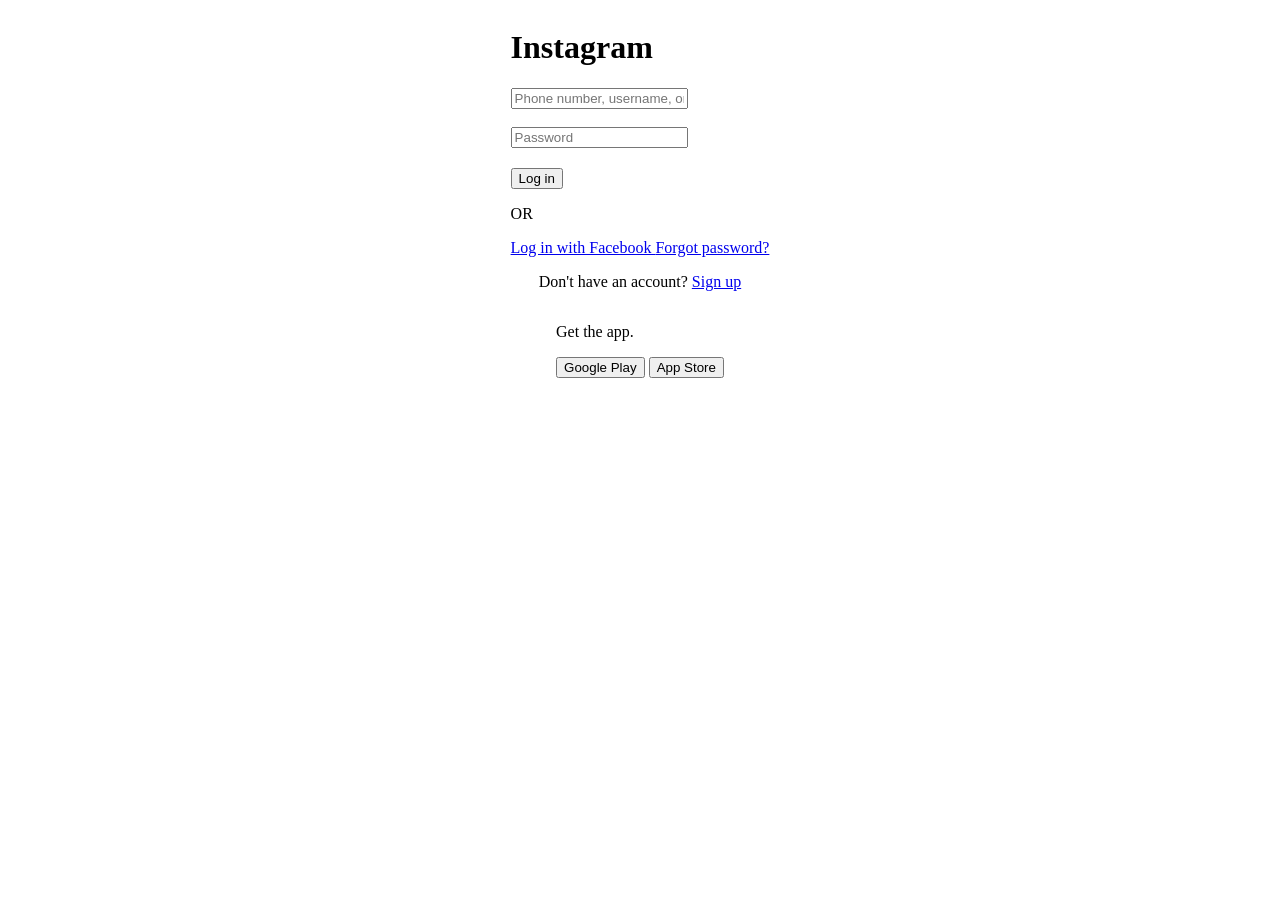
==== project2/insta_loginpage.html @ b12fbe92 "day 2" ====
<!DOCTYPE html>
<html lang="en">

<head>
    <meta charset="UTF-8">
    <meta name="viewport" content="width=device-width, initial-scale=1.0">

    <title>Instagram Login</title>

    <link rel="stylesheet" href="insta.css">
</head>

<body>

    <div class="login-container">


        <div class="login-box">

            <h1>Instagram</h1>

            <form>

                <input type="text" placeholder="Phone number, username, or email">
                <br><br>
                <input type="password" placeholder="Password">
<br>
                <button class="login-btn" type="submit">Log in</button>

            </form>

            <div class="or">
                <span></span>
                <p>OR</p>
                <span></span>
            </div>

            <a href="../project1/facebook_loginpage.html" class="facebook-login">
                Log in with Facebook
            </a>

            <a href="#" class="forgot">
                Forgot password?
            </a>

        </div>

     
        <div class="signup-box">

            <p>
                Don't have an account?
                <a href="#">Sign up</a>
            </p>

        </div>


        <div class="get-app">

            <p>Get the app.</p>

            <div class="app-buttons">
                <button>Google Play</button>
                <button>App Store</button>
            </div>

        </div>

    </div>

</body>

</html>
---- project2/insta.css ----
.login-container{
    display: flex;
    flex-direction: column;
    align-items: center;
    align-content: center;

}
.login-box{
    border: 1px;
   
}
.login-btn{
    margin-top: 20px;
}
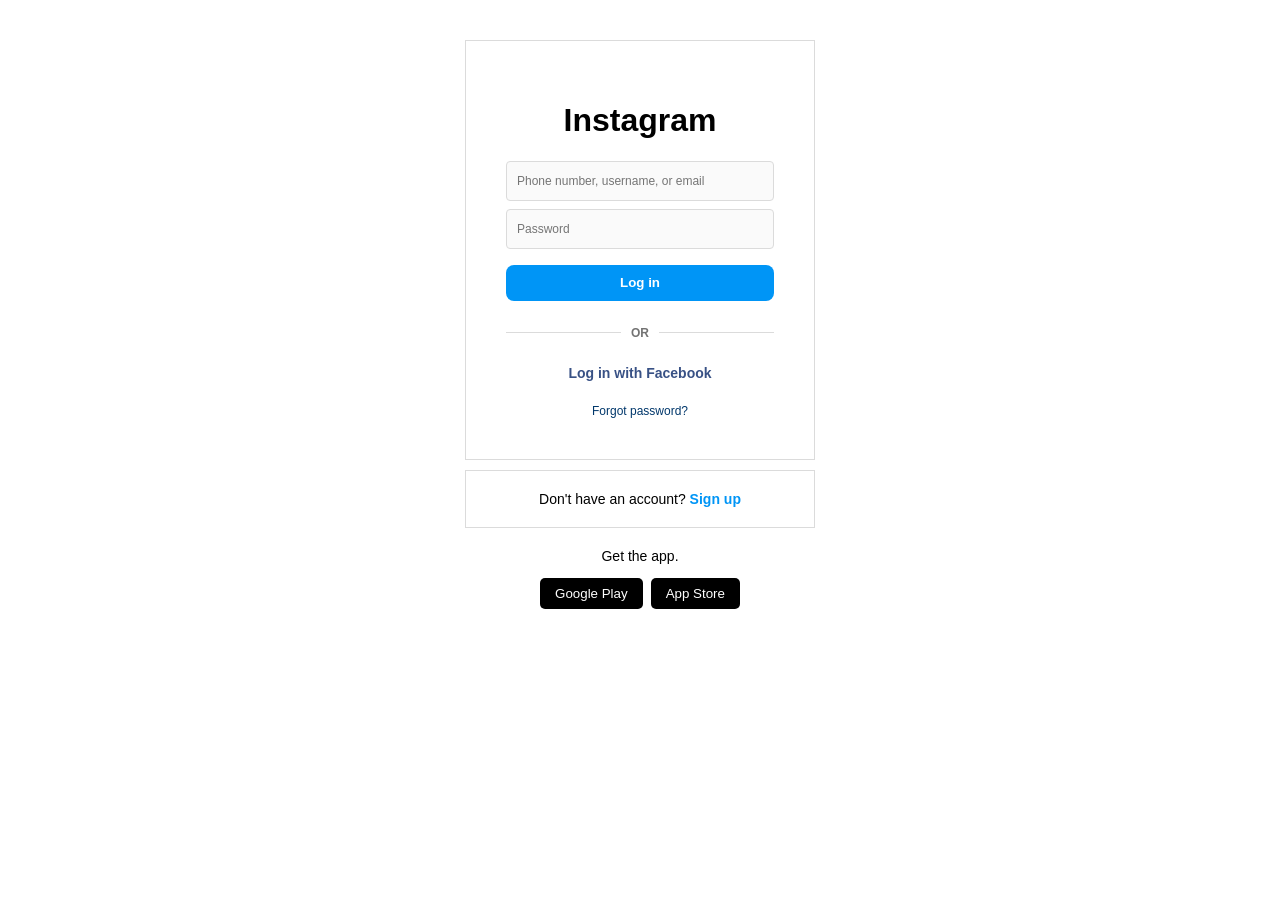
==== commit e852bc8e: "day 3" ====
--- a/project2/insta_loginpage.html
+++ b/project2/insta_loginpage.html
@@ -2,67 +2,79 @@
 <html lang="en">
 
 <head>
+
     <meta charset="UTF-8">
     <meta name="viewport" content="width=device-width, initial-scale=1.0">
 
     <title>Instagram Login</title>
 
     <link rel="stylesheet" href="insta.css">
+
 </head>
 
 <body>
 
-    <div class="login-container">
+    <div class="container">
 
-
+        <!-- Login Box -->
         <div class="login-box">
 
-            <h1>Instagram</h1>
+            <h1 class="logo">Instagram</h1>
 
-            <form>
+            <input class="input-box" type="text" placeholder="Phone number, username, or email">
 
-                <input type="text" placeholder="Phone number, username, or email">
-                <br><br>
-                <input type="password" placeholder="Password">
-<br>
-                <button class="login-btn" type="submit">Log in</button>
+            <input class="input-box" type="password" placeholder="Password">
 
-            </form>
+            <button class="login-btn">
+                Log in
+            </button>
 
+            <!-- OR -->
             <div class="or">
-                <span></span>
-                <p>OR</p>
-                <span></span>
+
+                <div class="line"></div>
+
+                <span class="or-text">OR</span>
+
+                <div class="line"></div>
+
             </div>
 
-            <a href="../project1/facebook_loginpage.html" class="facebook-login">
+            <!-- Facebook -->
+            <a href="../project1/facebook_loginpage.html" class="facebook">
                 Log in with Facebook
             </a>
 
+            <!-- Forgot password -->
             <a href="#" class="forgot">
                 Forgot password?
             </a>
 
         </div>
 
-     
+
+        <!-- Signup -->
         <div class="signup-box">
 
-            <p>
-                Don't have an account?
-                <a href="#">Sign up</a>
-            </p>
+            Don't have an account?
+            <a href="#" class="signup">
+                Sign up
+            </a>
 
         </div>
 
 
+        <!-- Get App -->
         <div class="get-app">
 
             <p>Get the app.</p>
 
-            <div class="app-buttons">
+            <div class="app-btn">
+
                 <button>Google Play</button>
+
                 <button>App Store</button>
+
             </div>
 
         </div>
--- a/project2/insta.css
+++ b/project2/insta.css
@@ -1,14 +1,135 @@
-.login-container{
-    display: flex;
-    flex-direction: column;
-    align-items: center;
-    align-content: center;
+    * {
+            box-sizing: border-box;
+        }
 
-}
-.login-box{
-    border: 1px;
-   
-}
-.login-btn{
-    margin-top: 20px;
-}+        body {
+            margin: 0;
+            font-family: Arial, sans-serif;
+            background-color: white;
+        }
+
+        /* Main container */
+        .container {
+            width: 350px;
+            margin: 40px auto;
+            text-align: center;
+        }
+
+        /* Login box */
+        .login-box {
+            border: 1px solid #dbdbdb;
+            padding: 40px;
+        }
+
+      
+
+        /* Input fields */
+        .input-box {
+            width: 100%;
+            height: 40px;
+
+            padding: 10px;
+            margin-bottom: 8px;
+
+            border: 1px solid #dbdbdb;
+            border-radius: 4px;
+
+            background-color: #fafafa;
+            font-size: 12px;
+        }
+
+        /* Login button */
+        .login-btn {
+            width: 100%;
+            height: 36px;
+
+            margin-top: 8px;
+
+            border: none;
+            border-radius: 8px;
+
+            background-color: #0095f6;
+            color: white;
+
+            font-weight: bold;
+            cursor: pointer;
+        }
+
+        /* OR section */
+        .or {
+            display: flex;
+            align-items: center;
+            gap: 10px;
+
+            margin: 25px 0;
+        }
+
+        .line {
+            height: 1px;
+            background-color: #dbdbdb;
+            flex: 1;
+        }
+
+        .or-text {
+            color: #737373;
+            font-size: 12px;
+            font-weight: bold;
+        }
+
+        /* Facebook login */
+        .facebook {
+            display: block;
+
+            color: #385185;
+            text-decoration: none;
+
+            font-size: 14px;
+            font-weight: bold;
+
+            margin-bottom: 20px;
+        }
+
+        /* Forgot password */
+        .forgot {
+            color: #00376b;
+            text-decoration: none;
+            font-size: 12px;
+        }
+
+        /* Signup box */
+        .signup-box {
+            border: 1px solid #dbdbdb;
+
+            margin-top: 10px;
+            padding: 20px;
+
+            font-size: 14px;
+        }
+
+        .signup {
+            color: #0095f6;
+            text-decoration: none;
+            font-weight: bold;
+        }
+
+        /* Get app */
+        .get-app {
+            margin-top: 20px;
+            font-size: 14px;
+        }
+
+        .app-btn {
+            display: flex;
+            justify-content: center;
+            gap: 8px;
+        }
+
+        .app-btn button {
+            background-color: black;
+            color: white;
+
+            border: none;
+            border-radius: 5px;
+
+            padding: 8px 15px;
+        }
